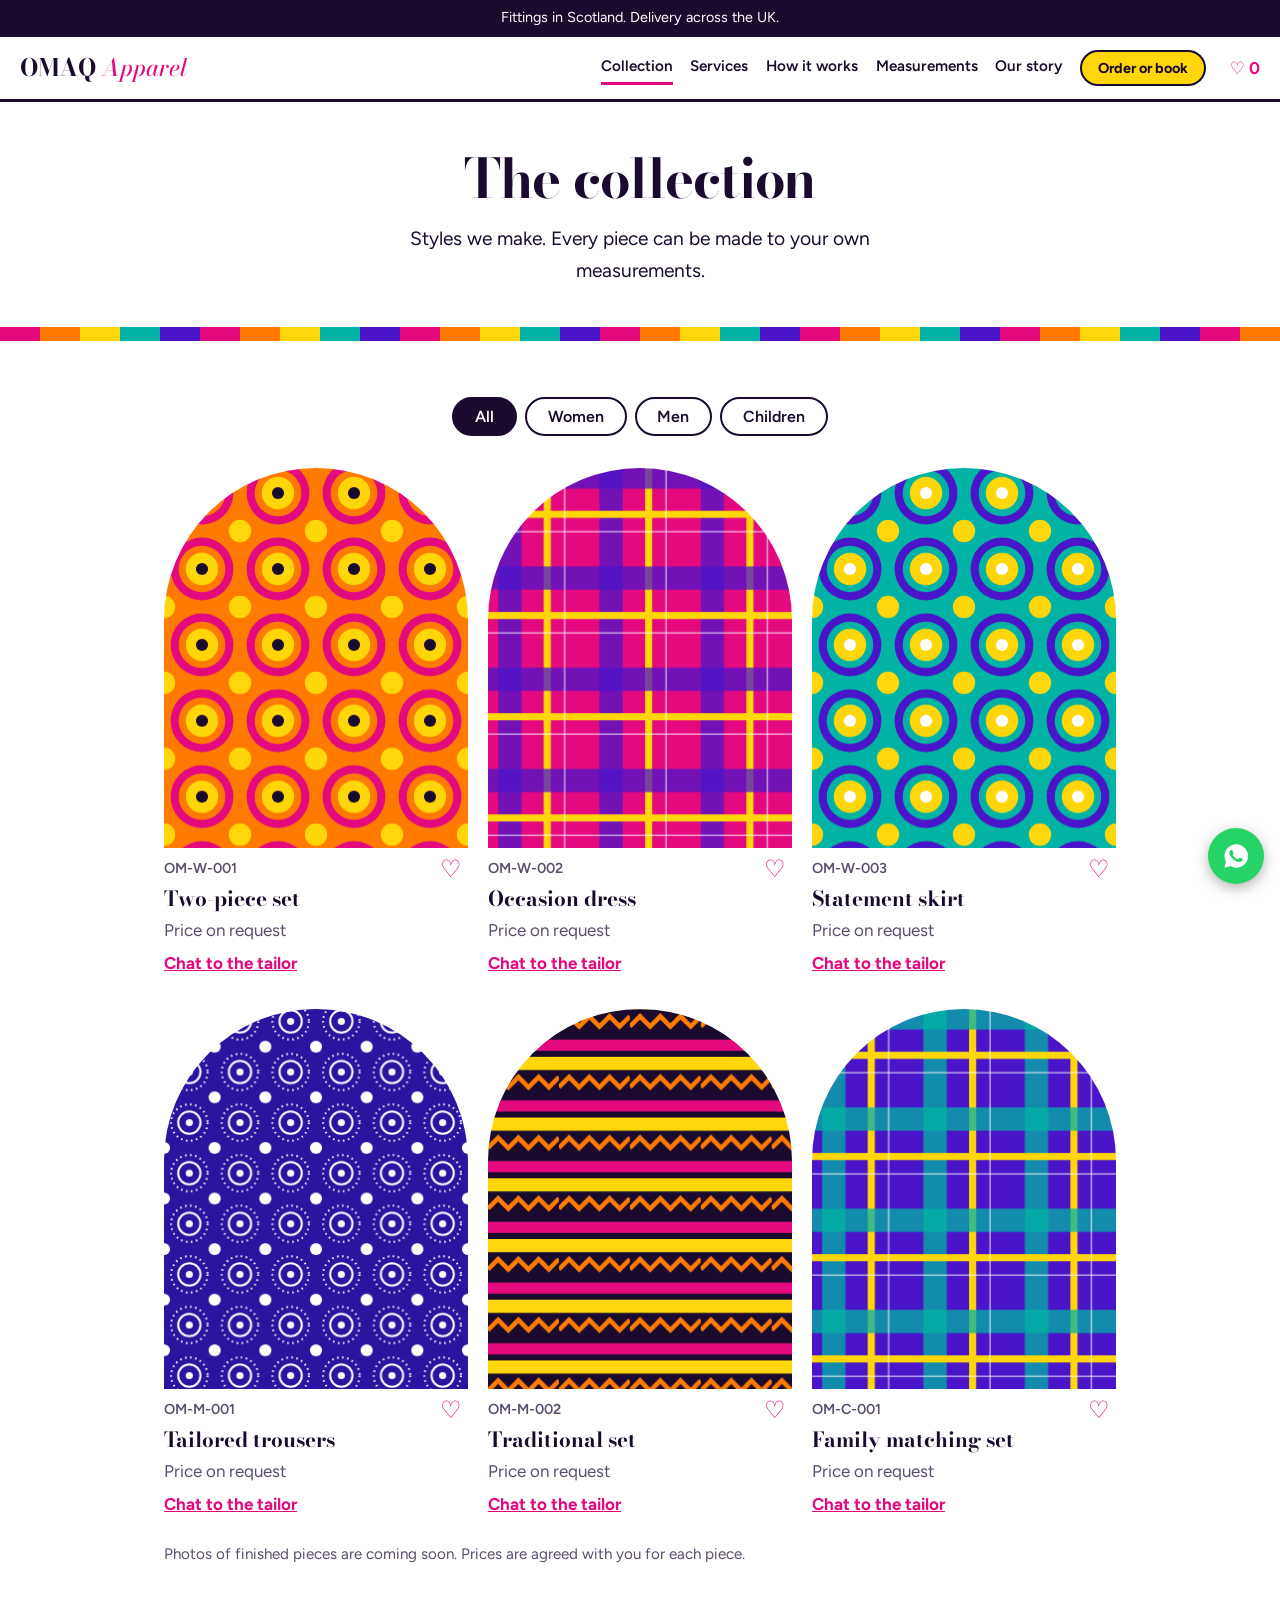
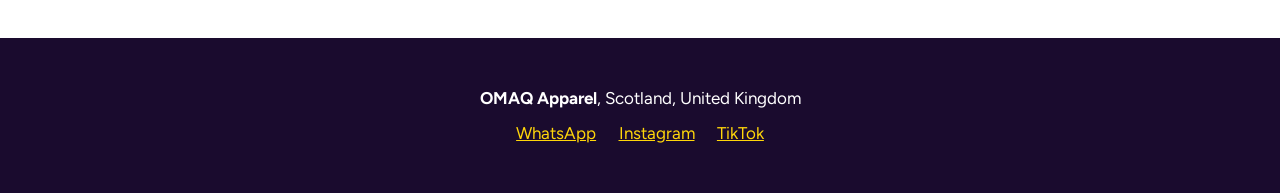
==== collection.html @ cb81c2a2 "Catalogue with filters and favourites, measurements guide, mobile menu, WhatsApp button" ====
<!DOCTYPE html>
<html lang="en-GB"><head><meta charset="utf-8"><meta name="viewport" content="width=device-width, initial-scale=1">
<title>Collection | OMAQ Apparel</title>
<meta name="description" content="Timeless, unique custom outfits for all genders and ages. Fabric sourcing, in-person fittings in Scotland, UK-wide delivery.">
<link rel="preconnect" href="https://fonts.googleapis.com"><link rel="preconnect" href="https://fonts.gstatic.com" crossorigin>
<link href="https://fonts.googleapis.com/css2?family=Bodoni+Moda:ital,wght@0,500;0,700;1,500&family=Figtree:wght@400;500;600;700&display=swap" rel="stylesheet">
<link rel="stylesheet" href="styles.css"></head><body>
<div class="bar">Fittings in Scotland. Delivery across the UK.</div>
<header class="top"><a class="logo" href="index.html">OMAQ <span>Apparel</span></a><div class="tools"><a class="heart" href="collection.html#favourites" aria-label="Favourites">&#9825; <span id="fav-count">0</span></a><button class="burger" aria-label="Menu" aria-expanded="false">&#9776;</button></div><nav id="menu" aria-label="Main"><a href="collection.html" aria-current="page">Collection</a><a href="services.html">Services</a><a href="how-it-works.html">How it works</a><a href="measure.html">Measurements</a><a href="story.html">Our story</a><a class="btn" href="order.html">Order or book</a></nav></header>
<main><section class="phead c-mag"><div class="in"><div><h1>The collection</h1><p>Styles we make. Every piece can be made to your own measurements.</p></div></div></section>
<section class="wrap"><div class="pills" id="pills"></div><div class="catalog" id="catalog"></div>
<p class="note">Photos of finished pieces are coming soon. Prices are agreed with you for each piece.</p></section>
<section class="wrap" id="favourites" hidden><h2>Your favourites</h2><div class="catalog" id="favlist"></div><p><a class="btn" id="fav-order" href="order.html">Order these on WhatsApp</a></p></section>
</main>
<footer><p><b>OMAQ Apparel</b>, Scotland, United Kingdom</p><p><a id="wa-link" href="#">WhatsApp</a><a href="https://www.instagram.com/omaq_apparel" rel="noopener">Instagram</a><a href="https://vm.tiktok.com/ZN8Bhapgd/" rel="noopener">TikTok</a></p></footer>
<a class="wa-float" id="wa-float" href="order.html" aria-label="Chat on WhatsApp"><svg viewBox="0 0 24 24" width="28" height="28" fill="#fff"><path d="M12 2a10 10 0 0 0-8.6 15L2 22l5.2-1.4A10 10 0 1 0 12 2zm5.2 13.9c-.2.6-1.3 1.2-1.8 1.2-.5.1-1 .2-3.3-.7-2.8-1.1-4.6-4-4.7-4.2-.1-.2-1.1-1.5-1.1-2.8 0-1.3.7-1.9.9-2.2.2-.2.5-.3.7-.3h.5c.2 0 .4 0 .6.5l.8 2c.1.2.1.4 0 .5l-.4.6c-.1.2-.3.3-.1.6.2.3.8 1.3 1.7 2.1 1.2 1 2.2 1.3 2.5 1.5.3.1.4.1.6-.1l.8-1c.2-.3.4-.2.6-.1l1.9.9c.3.1.5.2.5.3.1.1.1.6-.1 1.1z"/></svg></a>
<script src="app.js"></script></body></html>
---- styles.css ----
:root{--ink:#1a0b2e;--mag:#e5097f;--org:#ff7a00;--yel:#ffd60a;--teal:#00b3a4;--vio:#4a14c8;
--serif:"Bodoni Moda",Georgia,serif;--sans:"Figtree",system-ui,sans-serif}
*{box-sizing:border-box}html{scroll-behavior:smooth}
@media (prefers-reduced-motion:reduce){html{scroll-behavior:auto}*{animation:none!important}}
body{margin:0;background:#fff;color:var(--ink);font:400 1.0625rem/1.65 var(--sans)}
a{color:inherit}:focus-visible{outline:3px solid var(--ink);outline-offset:2px}
h1,h2,dt{font-family:var(--serif);font-weight:700;line-height:1.05;margin:0}
h2{font-size:clamp(1.7rem,4vw,2.4rem);margin-bottom:1rem}
.top{display:flex;justify-content:space-between;align-items:center;gap:.75rem 1.5rem;flex-wrap:wrap;padding:.8rem 1.25rem;background:#fff;border-bottom:3px solid var(--ink)}
.logo{font:700 1.5rem var(--serif);text-decoration:none}.logo span{font-style:italic;font-weight:500;color:var(--mag)}
nav{display:flex;gap:.3rem 1.1rem;align-items:center;flex-wrap:wrap;font-weight:600;font-size:.95rem}
nav a{text-decoration:none;padding:.2rem 0;border-bottom:3px solid transparent}
nav a:hover,nav a[aria-current]{border-bottom-color:var(--mag)}
nav a.btn{border:2px solid var(--ink)}
.btn{display:inline-block;background:var(--mag);color:#fff;border:2px solid var(--mag);padding:.8rem 1.5rem;font:700 1rem var(--sans);border-radius:999px;text-decoration:none;cursor:pointer}
.btn:hover{transform:translateY(-2px)}
.btn.yel{background:var(--yel);color:var(--ink);border-color:var(--yel)}
.btn.line{background:transparent;color:inherit;border-color:currentColor}
nav a.btn{background:var(--yel);color:var(--ink);padding:.45rem 1rem;font-size:.9rem}
.phead{padding:3.5rem 1.25rem 4rem}.phead .in{max-width:62rem;margin:0 auto}
.phead h1{font-size:clamp(2.4rem,8vw,5rem);letter-spacing:-.02em;max-width:14ch}
.phead p{font-size:1.2rem;max-width:36rem;margin:1rem 0 0}
.phead .cta{display:flex;gap:.75rem;flex-wrap:wrap;margin-top:1.75rem}
.c-mag{background:var(--mag);color:#fff}.c-org{background:var(--org)}.c-vio{background:var(--vio);color:#fff}.c-teal{background:var(--teal)}.c-yel{background:var(--yel)}
.home{padding-top:0}.home::before{content:"";display:block;height:46px;margin:0 -1.25rem 3rem;background:var(--yel);
background-image:repeating-linear-gradient(90deg,var(--ink) 0 2px,transparent 2px 10px),repeating-linear-gradient(90deg,var(--ink) 0 2px,transparent 2px 50px);
background-size:10px 14px,50px 28px;background-repeat:repeat-x;animation:slide 24s linear infinite}
@keyframes slide{to{background-position:200px 0,200px 0}}
.home h1{font-size:clamp(3rem,11vw,7rem);max-width:10ch}
.wrap{max-width:62rem;margin:0 auto;padding:3.5rem 1.25rem}
.tiles{display:grid;grid-template-columns:repeat(auto-fit,minmax(15rem,1fr))}
.tiles a{display:flex;flex-direction:column;justify-content:space-between;min-height:12rem;padding:1.5rem;text-decoration:none}
.tiles b{font:700 1.8rem/1.1 var(--serif)}.tiles a:hover b{text-decoration:underline}
.services{display:grid;grid-template-columns:repeat(auto-fit,minmax(15rem,1fr));gap:2rem;margin:0}
.services div{border-top:6px solid var(--mag);padding-top:.8rem}.services div:nth-child(2){border-color:var(--org)}.services div:nth-child(3){border-color:var(--teal)}.services div:nth-child(4){border-color:var(--vio)}
.services dt{font-size:1.6rem;margin-bottom:.3rem}.services dd{margin:0}
.steps{margin:0;padding-left:1.4rem;display:grid;gap:1.2rem;max-width:42rem;font-size:1.15rem}.steps li::marker{font:700 1.4rem var(--serif);color:var(--mag)}
.story p{font-family:var(--serif);font-weight:500;font-size:1.35rem;line-height:1.7;max-width:42rem}
.gallery{display:grid;grid-template-columns:repeat(auto-fill,minmax(12rem,1fr));gap:.75rem}
.gallery img{width:100%;aspect-ratio:3/4;object-fit:cover}
.swatch{aspect-ratio:3/4;display:flex;align-items:flex-end;padding:.7rem;color:#fff;font-weight:600}
.swatch span{background:rgba(26,11,46,.7);padding:.15rem .5rem}
.note{color:#5a4d70;font-size:.95rem;margin-top:1.2rem}
.order{max-width:40rem}
.tabs{display:flex;gap:.5rem;margin-bottom:1.5rem}
.tabs button{flex:1;padding:.75rem;font:700 1rem var(--sans);background:#fff;color:var(--ink);border:2px solid var(--ink);border-radius:999px;cursor:pointer}
.tabs button[aria-selected=true]{background:var(--ink);color:#fff}
.panel{display:grid;gap:1rem}.panel[hidden]{display:none}
label{display:grid;gap:.3rem;font-weight:600}
input,select,textarea{font:inherit;font-weight:400;padding:.75rem;border:2px solid var(--ink);background:#fff;color:var(--ink);border-radius:8px;width:100%}
.error{color:#b00020;margin:0;min-height:1.2em}
footer{background:var(--ink);color:#fff;padding:2.5rem 1.25rem;text-align:center}
footer p{margin:.4rem 0}footer a{margin:0 .7rem;color:var(--yel)}

.phead{padding-bottom:0;overflow:hidden}
.phead .in{display:grid;grid-template-columns:1.1fr .9fr;gap:2rem;align-items:end}
.phead .in>div:first-child{padding-bottom:3.5rem}
.art{display:block;width:100%;max-width:24rem;aspect-ratio:3/4;object-fit:cover;justify-self:end;border-radius:999px 999px 0 0;border:6px solid var(--ink);border-bottom:0}
.collage{position:relative;width:100%;max-width:30rem;height:30rem;justify-self:end}
.collage img{position:absolute;bottom:0;object-fit:cover;border-radius:999px 999px 0 0;border:6px solid var(--ink);border-bottom:0}
.collage .a{right:0;width:62%;height:100%}.collage .b{left:0;width:46%;height:62%;border-color:var(--yel)}
.collage .d{right:6%;width:50%;height:78%;object-fit:contain;border:0;border-radius:0}
.cards{display:grid;grid-template-columns:repeat(auto-fit,minmax(13rem,1fr));gap:1.25rem}
.cards a{display:block;text-decoration:none}.cards img{width:100%;aspect-ratio:4/5;object-fit:cover;border-radius:999px 999px 0 0;margin-bottom:.8rem}
.cards b{display:block;font:700 1.5rem/1.1 var(--serif)}.cards a:hover b{color:var(--mag)}.cards span{color:#5a4d70}
.lead2{max-width:36rem;margin:0 0 1.5rem;font-size:1.15rem}
.strip{display:flex;gap:1rem;overflow-x:auto;padding-bottom:.5rem}.strip img{flex:none;width:9rem;height:9rem;border-radius:50%;object-fit:cover;border:4px solid var(--ink)}
.services div{border-top:0;padding-top:0}.services img{width:100%;aspect-ratio:1;object-fit:cover;border-radius:999px 999px 0 0;margin-bottom:.8rem}
.split{display:grid;grid-template-columns:.8fr 1.2fr;gap:3rem;align-items:center}
.figure{margin:0;background:var(--teal);border-radius:999px 999px 0 0;padding:3rem 2rem 0;border:6px solid var(--ink);border-bottom:0}.figure img{display:block;width:100%}
.gallery{display:grid;grid-template-columns:repeat(auto-fill,minmax(13rem,1fr));gap:1.25rem}
.gallery figure{margin:0}.gallery figure img{width:100%;aspect-ratio:1;object-fit:cover;border-radius:999px 999px 0 0;display:block}
.gallery figure.tall img{aspect-ratio:3/4}.gallery figcaption{font-weight:600;margin-top:.4rem}
@media (max-width:46rem){.phead .in,.split{grid-template-columns:1fr}.art,.collage{justify-self:center}.collage{height:24rem}.phead .in>div:first-child{padding-bottom:1rem}}

.bar{background:var(--ink);color:#fff;text-align:center;padding:.4rem 1rem;font-size:.9rem}
.top{position:sticky;top:0;z-index:10}.top nav{order:2;margin-left:auto}.tools{order:3;display:flex;gap:.75rem;align-items:center}
.heart{text-decoration:none;font-weight:700;color:var(--mag)}.burger{display:none;background:#fff;border:2px solid var(--ink);border-radius:8px;font-size:1.3rem;padding:.1rem .6rem;cursor:pointer;color:var(--ink)}
.phead:not(.home){background:#fff;color:var(--ink);padding:3rem 1.25rem 0;text-align:center}
.phead:not(.home) .in{grid-template-columns:1fr}.phead:not(.home) .in>div:first-child{padding-bottom:0}
.phead:not(.home) h1{margin:0 auto;font-size:clamp(2rem,6vw,3.4rem);max-width:none}.phead:not(.home) p{margin:1rem auto 0}
.phead:not(.home)::after{content:"";display:block;height:14px;margin:2.5rem -1.25rem 0;background:repeating-linear-gradient(90deg,var(--mag) 0 40px,var(--org) 40px 80px,var(--yel) 80px 120px,var(--teal) 120px 160px,var(--vio) 160px 200px)}
.btn.line.dark{color:var(--ink)}
.pills{display:flex;gap:.5rem;flex-wrap:wrap;justify-content:center;margin-bottom:2rem}
.pills button{font:600 1rem var(--sans);padding:.5rem 1.3rem;border:2px solid var(--ink);border-radius:999px;background:#fff;color:var(--ink);cursor:pointer}.pills button[aria-pressed=true]{background:var(--ink);color:#fff}
.catalog{display:grid;grid-template-columns:repeat(auto-fill,minmax(14rem,1fr));gap:2rem 1.25rem;margin-bottom:1.5rem}
.item img{width:100%;aspect-ratio:4/5;object-fit:cover;border-radius:999px 999px 0 0;display:block}
.item .meta{display:flex;justify-content:space-between;align-items:center;margin-top:.5rem;font-weight:600;color:#5a4d70;font-size:.9rem}
.fav{background:none;border:0;font-size:1.5rem;color:var(--mag);cursor:pointer;line-height:1}
.item h3{font:700 1.3rem var(--serif);margin:.1rem 0}.item p{margin:0 0 .3rem;color:#5a4d70}.chat{font-weight:700;color:var(--mag)}
.wa-float{position:fixed;right:1rem;bottom:1rem;width:56px;height:56px;border-radius:50%;background:#25d366;display:grid;place-items:center;box-shadow:0 4px 14px rgba(0,0,0,.3);z-index:20}
@media (max-width:46rem){.burger{display:block}.tools{margin-left:auto}.top nav{order:3;width:100%;display:none;flex-direction:column;align-items:flex-start;padding:.5rem 0}.top nav.open{display:flex}}
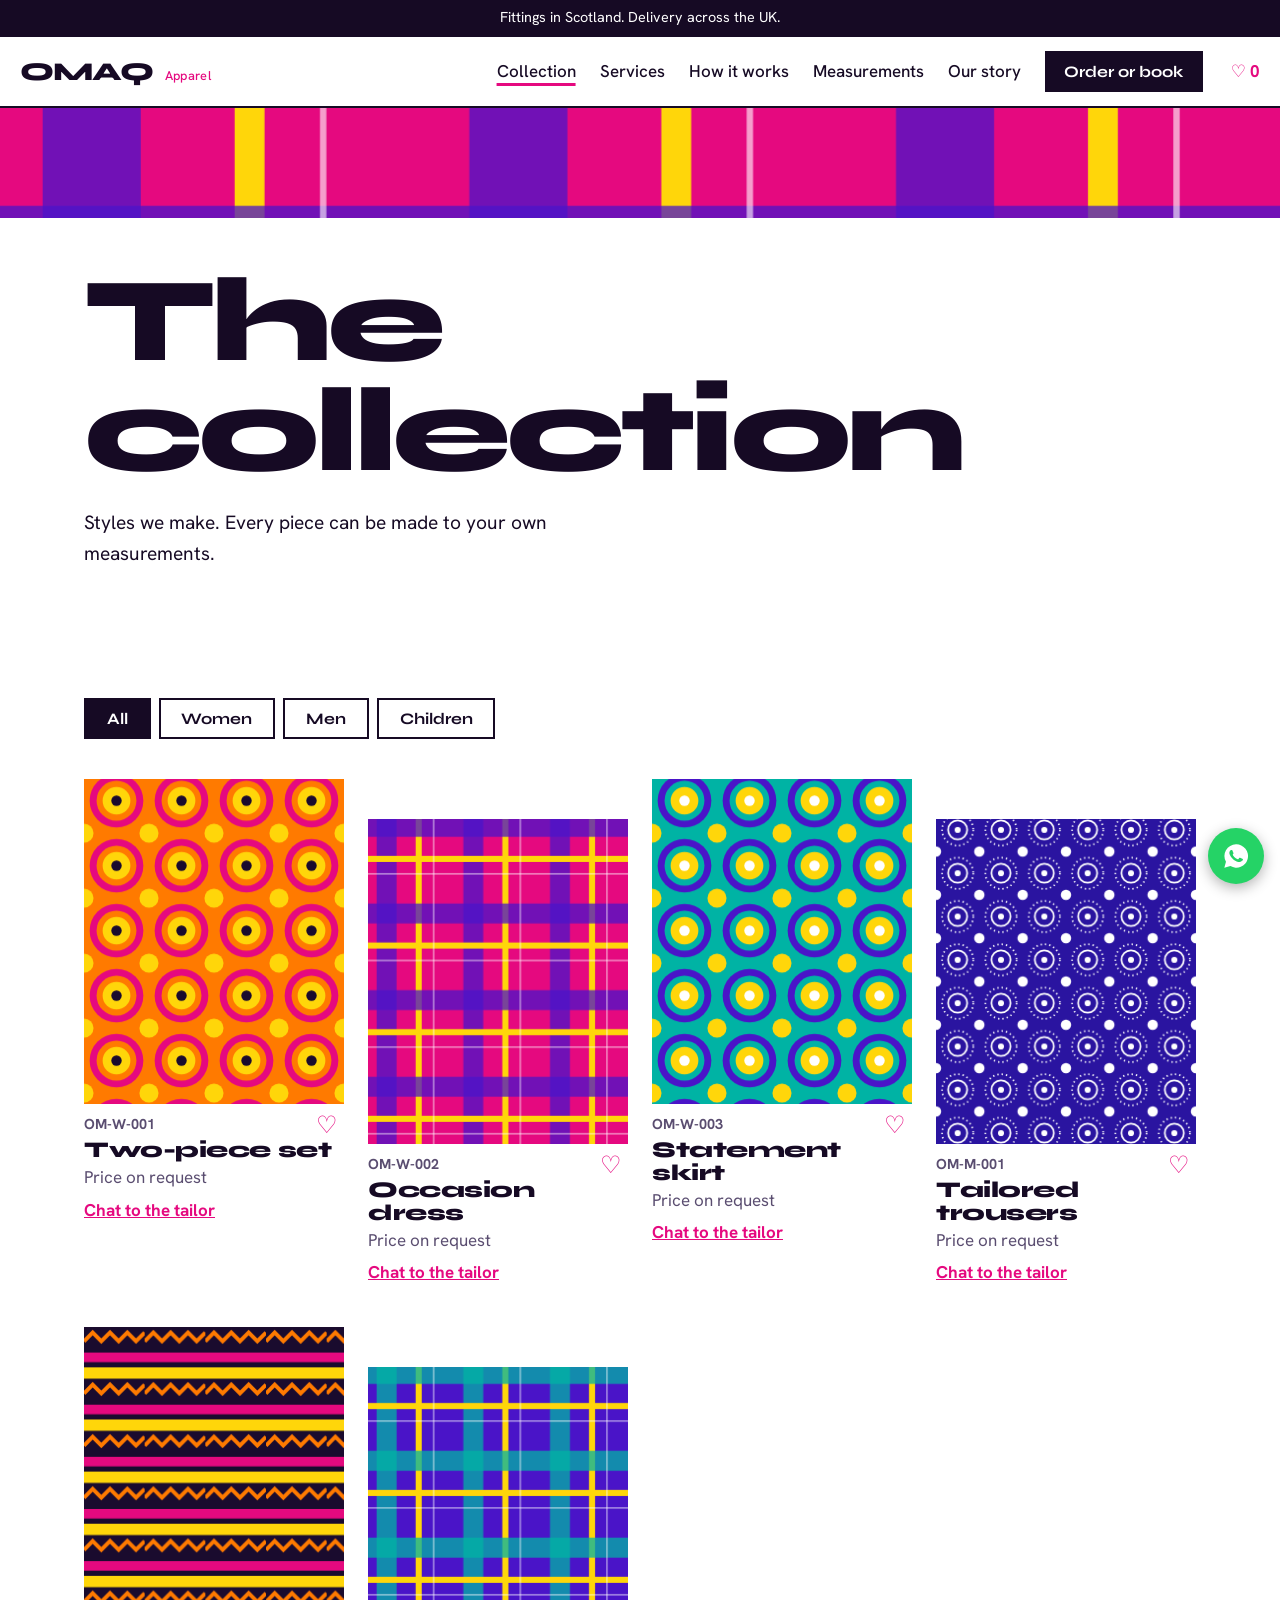
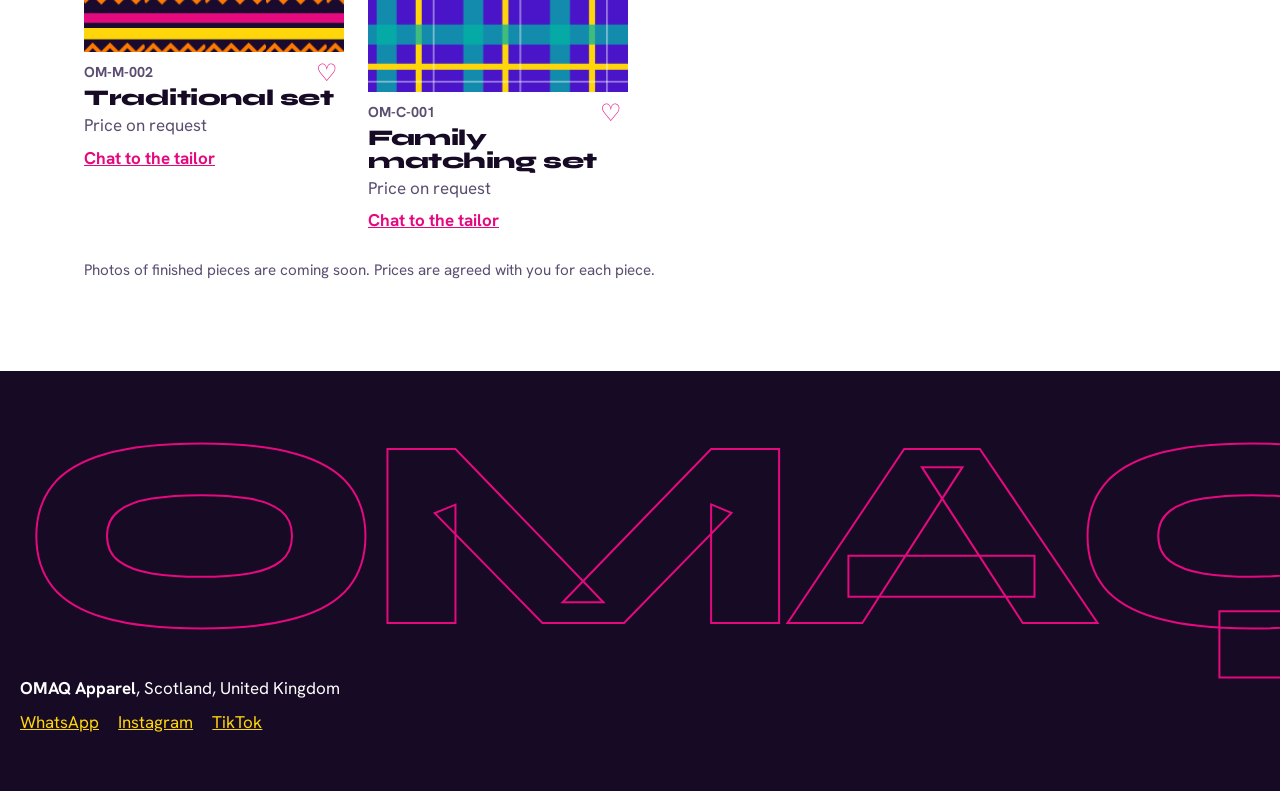
==== commit fdaa9e87: "Fashion-forward redesign: Syne type, fabric-print bands, editorial layouts" ====
--- a/collection.html
+++ b/collection.html
@@ -3,7 +3,7 @@
 <title>Collection | OMAQ Apparel</title>
 <meta name="description" content="Timeless, unique custom outfits for all genders and ages. Fabric sourcing, in-person fittings in Scotland, UK-wide delivery.">
 <link rel="preconnect" href="https://fonts.googleapis.com"><link rel="preconnect" href="https://fonts.gstatic.com" crossorigin>
-<link href="https://fonts.googleapis.com/css2?family=Bodoni+Moda:ital,wght@0,500;0,700;1,500&family=Figtree:wght@400;500;600;700&display=swap" rel="stylesheet">
+<link href="https://fonts.googleapis.com/css2?family=Syne:wght@700;800&family=Hanken+Grotesk:wght@400;500;700&display=swap" rel="stylesheet">
 <link rel="stylesheet" href="styles.css"></head><body>
 <div class="bar">Fittings in Scotland. Delivery across the UK.</div>
 <header class="top"><a class="logo" href="index.html">OMAQ <span>Apparel</span></a><div class="tools"><a class="heart" href="collection.html#favourites" aria-label="Favourites">&#9825; <span id="fav-count">0</span></a><button class="burger" aria-label="Menu" aria-expanded="false">&#9776;</button></div><nav id="menu" aria-label="Main"><a href="collection.html" aria-current="page">Collection</a><a href="services.html">Services</a><a href="how-it-works.html">How it works</a><a href="measure.html">Measurements</a><a href="story.html">Our story</a><a class="btn" href="order.html">Order or book</a></nav></header>
--- a/styles.css
+++ b/styles.css
@@ -1,92 +1,77 @@
-:root{--ink:#1a0b2e;--mag:#e5097f;--org:#ff7a00;--yel:#ffd60a;--teal:#00b3a4;--vio:#4a14c8;
---serif:"Bodoni Moda",Georgia,serif;--sans:"Figtree",system-ui,sans-serif}
+:root{--ink:#160a24;--mag:#e5097f;--org:#ff7a00;--yel:#ffd60a;--teal:#00b3a4;--vio:#4a14c8;--soft:#f6f1fa;--disp:"Syne",system-ui,sans-serif;--sans:"Hanken Grotesk",system-ui,sans-serif}
 *{box-sizing:border-box}html{scroll-behavior:smooth}
-@media (prefers-reduced-motion:reduce){html{scroll-behavior:auto}*{animation:none!important}}
+@media (prefers-reduced-motion:reduce){html{scroll-behavior:auto}}
 body{margin:0;background:#fff;color:var(--ink);font:400 1.0625rem/1.65 var(--sans)}
-a{color:inherit}:focus-visible{outline:3px solid var(--ink);outline-offset:2px}
-h1,h2,dt{font-family:var(--serif);font-weight:700;line-height:1.05;margin:0}
-h2{font-size:clamp(1.7rem,4vw,2.4rem);margin-bottom:1rem}
-.top{display:flex;justify-content:space-between;align-items:center;gap:.75rem 1.5rem;flex-wrap:wrap;padding:.8rem 1.25rem;background:#fff;border-bottom:3px solid var(--ink)}
-.logo{font:700 1.5rem var(--serif);text-decoration:none}.logo span{font-style:italic;font-weight:500;color:var(--mag)}
-nav{display:flex;gap:.3rem 1.1rem;align-items:center;flex-wrap:wrap;font-weight:600;font-size:.95rem}
-nav a{text-decoration:none;padding:.2rem 0;border-bottom:3px solid transparent}
-nav a:hover,nav a[aria-current]{border-bottom-color:var(--mag)}
-nav a.btn{border:2px solid var(--ink)}
-.btn{display:inline-block;background:var(--mag);color:#fff;border:2px solid var(--mag);padding:.8rem 1.5rem;font:700 1rem var(--sans);border-radius:999px;text-decoration:none;cursor:pointer}
-.btn:hover{transform:translateY(-2px)}
-.btn.yel{background:var(--yel);color:var(--ink);border-color:var(--yel)}
-.btn.line{background:transparent;color:inherit;border-color:currentColor}
-nav a.btn{background:var(--yel);color:var(--ink);padding:.45rem 1rem;font-size:.9rem}
-.phead{padding:3.5rem 1.25rem 4rem}.phead .in{max-width:62rem;margin:0 auto}
-.phead h1{font-size:clamp(2.4rem,8vw,5rem);letter-spacing:-.02em;max-width:14ch}
-.phead p{font-size:1.2rem;max-width:36rem;margin:1rem 0 0}
-.phead .cta{display:flex;gap:.75rem;flex-wrap:wrap;margin-top:1.75rem}
-.c-mag{background:var(--mag);color:#fff}.c-org{background:var(--org)}.c-vio{background:var(--vio);color:#fff}.c-teal{background:var(--teal)}.c-yel{background:var(--yel)}
-.home{padding-top:0}.home::before{content:"";display:block;height:46px;margin:0 -1.25rem 3rem;background:var(--yel);
-background-image:repeating-linear-gradient(90deg,var(--ink) 0 2px,transparent 2px 10px),repeating-linear-gradient(90deg,var(--ink) 0 2px,transparent 2px 50px);
-background-size:10px 14px,50px 28px;background-repeat:repeat-x;animation:slide 24s linear infinite}
-@keyframes slide{to{background-position:200px 0,200px 0}}
-.home h1{font-size:clamp(3rem,11vw,7rem);max-width:10ch}
-.wrap{max-width:62rem;margin:0 auto;padding:3.5rem 1.25rem}
-.tiles{display:grid;grid-template-columns:repeat(auto-fit,minmax(15rem,1fr))}
-.tiles a{display:flex;flex-direction:column;justify-content:space-between;min-height:12rem;padding:1.5rem;text-decoration:none}
-.tiles b{font:700 1.8rem/1.1 var(--serif)}.tiles a:hover b{text-decoration:underline}
-.services{display:grid;grid-template-columns:repeat(auto-fit,minmax(15rem,1fr));gap:2rem;margin:0}
-.services div{border-top:6px solid var(--mag);padding-top:.8rem}.services div:nth-child(2){border-color:var(--org)}.services div:nth-child(3){border-color:var(--teal)}.services div:nth-child(4){border-color:var(--vio)}
-.services dt{font-size:1.6rem;margin-bottom:.3rem}.services dd{margin:0}
-.steps{margin:0;padding-left:1.4rem;display:grid;gap:1.2rem;max-width:42rem;font-size:1.15rem}.steps li::marker{font:700 1.4rem var(--serif);color:var(--mag)}
-.story p{font-family:var(--serif);font-weight:500;font-size:1.35rem;line-height:1.7;max-width:42rem}
-.gallery{display:grid;grid-template-columns:repeat(auto-fill,minmax(12rem,1fr));gap:.75rem}
-.gallery img{width:100%;aspect-ratio:3/4;object-fit:cover}
-.swatch{aspect-ratio:3/4;display:flex;align-items:flex-end;padding:.7rem;color:#fff;font-weight:600}
-.swatch span{background:rgba(26,11,46,.7);padding:.15rem .5rem}
+a{color:inherit}:focus-visible{outline:3px solid var(--mag);outline-offset:3px}
+h1,h2,h3{font-family:var(--disp);font-weight:800;line-height:1;letter-spacing:-.02em;margin:0}
+h2{font-size:clamp(2rem,5vw,3.4rem);margin-bottom:1.5rem}
+.bar{background:var(--ink);color:#fff;text-align:center;padding:.4rem 1rem;font-size:.9rem}
+.top{position:sticky;top:0;z-index:10;display:flex;align-items:center;gap:.75rem 1.75rem;flex-wrap:wrap;padding:.9rem 1.25rem;background:#fff;border-bottom:2px solid var(--ink)}
+.logo{font:800 1.6rem var(--disp);letter-spacing:-.03em;text-decoration:none}.logo span{font:500 .8rem var(--sans);letter-spacing:.02em;color:var(--mag);margin-left:.3rem}
+.top nav{order:2;margin-left:auto;display:flex;gap:.3rem 1.5rem;align-items:center;flex-wrap:wrap;font-weight:500}
+.top nav a{text-decoration:none}.top nav a:hover,.top nav a[aria-current]{text-decoration:underline;text-decoration-thickness:3px;text-underline-offset:6px;text-decoration-color:var(--mag)}
+.top nav a.btn{padding:.55rem 1.1rem;text-decoration:none;color:#fff}
+.tools{order:3;display:flex;gap:.75rem;align-items:center}.heart{text-decoration:none;font-weight:700;color:var(--mag)}
+.burger{display:none;background:#fff;border:2px solid var(--ink);font-size:1.3rem;padding:.1rem .6rem;cursor:pointer;color:var(--ink)}
+.btn{display:inline-block;background:var(--ink);color:#fff;border:2px solid var(--ink);padding:.9rem 1.7rem;font:700 1rem var(--disp);text-decoration:none;cursor:pointer;transition:background .2s}
+.btn:hover{background:var(--mag);border-color:var(--mag)}
+.btn.yel{background:var(--yel);color:var(--ink);border-color:var(--yel)}.btn.yel:hover{background:#fff;border-color:#fff}
+.btn.line{background:transparent;color:#fff;border-color:#fff}.btn.line:hover{background:#fff;color:var(--ink)}
+.btn.line.dark{color:var(--ink);border-color:var(--ink)}.btn.line.dark:hover{background:var(--ink);color:#fff}
+.phead{position:relative}
+.phead::before{content:"";display:block;height:110px;background:center/cover var(--print)}
+.c-org{--print:url(images/ankara-org.svg)}.c-vio{--print:url(images/kente.svg)}.c-mag{--print:url(images/tartan-mag.svg)}.c-teal{--print:url(images/ankara-teal.svg)}.c-yel{--print:url(images/adire.svg)}.c-vio2{--print:url(images/tartan-vio.svg)}
+.phead .in{max-width:72rem;margin:0 auto;padding:3rem 1.25rem 3.5rem}
+.phead h1{font-size:clamp(3rem,11vw,7.5rem);line-height:.92;letter-spacing:-.04em}
+.phead p{font-size:1.2rem;max-width:34rem;margin:1.25rem 0 0}
+.phead.home{background:var(--mag);color:#fff}.phead.home::before{display:none}
+.home .in{display:grid;grid-template-columns:1.1fr .9fr;gap:2rem;align-items:center;padding-top:4rem;padding-bottom:5rem}
+.home h1{font-size:clamp(3.2rem,12.5vw,9.5rem)}.home h1 span{display:block;padding-left:.55em}.home h1 span+span{padding-left:1.1em}
+.home .cta{display:flex;gap:.75rem;flex-wrap:wrap;margin-top:2rem}
+.swatches{position:relative;height:34rem}
+.swatches figure{position:absolute;margin:0;width:56%;aspect-ratio:3/4;box-shadow:0 24px 40px rgba(22,10,36,.35)}
+.swatches img{width:100%;height:100%;object-fit:cover;display:block}
+.swatches figcaption{position:absolute;left:0;bottom:0;background:var(--ink);color:#fff;font:700 .85rem var(--disp);padding:.3rem .7rem}
+.s1{right:2%;top:0;transform:rotate(4deg)}.s2{right:42%;top:22%;transform:rotate(-6deg);width:48%!important}.s3{right:6%;bottom:0;transform:rotate(-2deg);width:44%!important}
+.ruler{height:34px;background-color:var(--yel);background-image:repeating-linear-gradient(90deg,var(--ink) 0 2px,transparent 2px 10px),repeating-linear-gradient(90deg,var(--ink) 0 2px,transparent 2px 50px);background-size:10px 14px,50px 28px;background-repeat:repeat-x}
+.wrap{max-width:72rem;margin:0 auto;padding:4.5rem 1.25rem}
+.look{display:grid;grid-template-columns:repeat(12,1fr);gap:1rem;align-items:start;margin-bottom:2.5rem}
+.look a{text-decoration:none;display:block}.look img{width:100%;display:block;object-fit:cover}
+.look span{display:block;font:800 1.5rem/1.1 var(--disp);margin-top:.6rem}.look a:hover span{color:var(--mag)}
+.l1{grid-column:1/6}.l1 img{aspect-ratio:3/4}.l2{grid-column:6/10;margin-top:4rem}.l2 img{aspect-ratio:4/5}.l3{grid-column:10/13;margin-top:1.5rem}.l3 img{aspect-ratio:1}
+.statement{background:var(--ink);color:#fff;padding:5rem 1.25rem}.statement p{max-width:72rem;margin:0 auto;font:800 clamp(2.2rem,7vw,5.5rem)/1 var(--disp);letter-spacing:-.03em}
+.steps{list-style:none;margin:0;padding:0;counter-reset:s;max-width:46rem}
+.steps li{counter-increment:s;display:grid;grid-template-columns:4.5rem 1fr;gap:1rem;padding:1.2rem 0;border-top:2px solid var(--ink);font-size:1.15rem}
+.steps li::before{content:counter(s);font:800 2.6rem/1 var(--disp);color:var(--mag)}
+.cta-band{background:var(--yel);padding:4.5rem 1.25rem}.cta-band>div{max-width:72rem;margin:0 auto}.cta-band p{font-size:1.2rem;max-width:30rem}
+.rows article{display:grid;grid-template-columns:1fr 1fr;min-height:24rem}.rows article:nth-child(even) img{order:2}
+.rows img{width:100%;height:100%;object-fit:cover;display:block}
+.rows div{padding:3rem clamp(1.25rem,5vw,4rem);display:flex;flex-direction:column;justify-content:center}
+.rows h2{margin-bottom:.8rem}.rows p{margin:0;font-size:1.15rem;max-width:26rem}
+.r1{background:var(--yel)}.r2{background:var(--ink);color:#fff}.r3{background:var(--mag);color:#fff}.r4{background:var(--teal)}
+.split{display:grid;grid-template-columns:.9fr 1.1fr;gap:3.5rem;align-items:center}
+.figure{margin:0;background:center/cover url(images/tartan-vio.svg);padding:3rem 2rem 0}.figure img{display:block;width:100%}
+.story p{font-size:1.4rem;line-height:1.55;font-weight:500;max-width:34rem}
 .note{color:#5a4d70;font-size:.95rem;margin-top:1.2rem}
-.order{max-width:40rem}
-.tabs{display:flex;gap:.5rem;margin-bottom:1.5rem}
-.tabs button{flex:1;padding:.75rem;font:700 1rem var(--sans);background:#fff;color:var(--ink);border:2px solid var(--ink);border-radius:999px;cursor:pointer}
-.tabs button[aria-selected=true]{background:var(--ink);color:#fff}
-.panel{display:grid;gap:1rem}.panel[hidden]{display:none}
-label{display:grid;gap:.3rem;font-weight:600}
-input,select,textarea{font:inherit;font-weight:400;padding:.75rem;border:2px solid var(--ink);background:#fff;color:var(--ink);border-radius:8px;width:100%}
+.pills{display:flex;gap:.5rem;flex-wrap:wrap;margin-bottom:2.5rem}
+.pills button{font:700 1rem var(--disp);padding:.55rem 1.3rem;border:2px solid var(--ink);background:#fff;color:var(--ink);cursor:pointer}.pills button[aria-pressed=true]{background:var(--ink);color:#fff}
+.catalog{display:grid;grid-template-columns:repeat(auto-fill,minmax(15rem,1fr));gap:2.5rem 1.5rem;margin-bottom:1.5rem}
+.item img{width:100%;aspect-ratio:4/5;object-fit:cover;display:block}
+.item .meta{display:flex;justify-content:space-between;align-items:center;margin-top:.5rem;font-weight:700;color:#5a4d70;font-size:.9rem}
+.fav{background:none;border:0;font-size:1.5rem;color:var(--mag);cursor:pointer;line-height:1}
+.item h3{font-size:1.4rem;margin:.1rem 0}.item p{margin:0 0 .3rem;color:#5a4d70}.chat{font-weight:700;color:var(--mag)}
+.order{max-width:42rem}.tabs{display:flex;gap:.5rem;margin-bottom:2rem}
+.tabs button{flex:1;padding:.8rem;font:700 1rem var(--disp);background:#fff;color:var(--ink);border:2px solid var(--ink);cursor:pointer}.tabs button[aria-selected=true]{background:var(--ink);color:#fff}
+.panel{display:grid;gap:1.4rem}.panel[hidden]{display:none}
+label{display:grid;gap:.2rem;font-weight:700;font-size:.95rem}
+input,select,textarea{font:inherit;font-weight:400;padding:.7rem 0;border:0;border-bottom:2px solid var(--ink);border-radius:0;background:transparent;color:var(--ink);width:100%}
+input:focus,select:focus,textarea:focus{outline:0;border-bottom-color:var(--mag)}
 .error{color:#b00020;margin:0;min-height:1.2em}
-footer{background:var(--ink);color:#fff;padding:2.5rem 1.25rem;text-align:center}
-footer p{margin:.4rem 0}footer a{margin:0 .7rem;color:var(--yel)}
-
-.phead{padding-bottom:0;overflow:hidden}
-.phead .in{display:grid;grid-template-columns:1.1fr .9fr;gap:2rem;align-items:end}
-.phead .in>div:first-child{padding-bottom:3.5rem}
-.art{display:block;width:100%;max-width:24rem;aspect-ratio:3/4;object-fit:cover;justify-self:end;border-radius:999px 999px 0 0;border:6px solid var(--ink);border-bottom:0}
-.collage{position:relative;width:100%;max-width:30rem;height:30rem;justify-self:end}
-.collage img{position:absolute;bottom:0;object-fit:cover;border-radius:999px 999px 0 0;border:6px solid var(--ink);border-bottom:0}
-.collage .a{right:0;width:62%;height:100%}.collage .b{left:0;width:46%;height:62%;border-color:var(--yel)}
-.collage .d{right:6%;width:50%;height:78%;object-fit:contain;border:0;border-radius:0}
-.cards{display:grid;grid-template-columns:repeat(auto-fit,minmax(13rem,1fr));gap:1.25rem}
-.cards a{display:block;text-decoration:none}.cards img{width:100%;aspect-ratio:4/5;object-fit:cover;border-radius:999px 999px 0 0;margin-bottom:.8rem}
-.cards b{display:block;font:700 1.5rem/1.1 var(--serif)}.cards a:hover b{color:var(--mag)}.cards span{color:#5a4d70}
-.lead2{max-width:36rem;margin:0 0 1.5rem;font-size:1.15rem}
-.strip{display:flex;gap:1rem;overflow-x:auto;padding-bottom:.5rem}.strip img{flex:none;width:9rem;height:9rem;border-radius:50%;object-fit:cover;border:4px solid var(--ink)}
-.services div{border-top:0;padding-top:0}.services img{width:100%;aspect-ratio:1;object-fit:cover;border-radius:999px 999px 0 0;margin-bottom:.8rem}
-.split{display:grid;grid-template-columns:.8fr 1.2fr;gap:3rem;align-items:center}
-.figure{margin:0;background:var(--teal);border-radius:999px 999px 0 0;padding:3rem 2rem 0;border:6px solid var(--ink);border-bottom:0}.figure img{display:block;width:100%}
-.gallery{display:grid;grid-template-columns:repeat(auto-fill,minmax(13rem,1fr));gap:1.25rem}
-.gallery figure{margin:0}.gallery figure img{width:100%;aspect-ratio:1;object-fit:cover;border-radius:999px 999px 0 0;display:block}
-.gallery figure.tall img{aspect-ratio:3/4}.gallery figcaption{font-weight:600;margin-top:.4rem}
-@media (max-width:46rem){.phead .in,.split{grid-template-columns:1fr}.art,.collage{justify-self:center}.collage{height:24rem}.phead .in>div:first-child{padding-bottom:1rem}}
-
-.bar{background:var(--ink);color:#fff;text-align:center;padding:.4rem 1rem;font-size:.9rem}
-.top{position:sticky;top:0;z-index:10}.top nav{order:2;margin-left:auto}.tools{order:3;display:flex;gap:.75rem;align-items:center}
-.heart{text-decoration:none;font-weight:700;color:var(--mag)}.burger{display:none;background:#fff;border:2px solid var(--ink);border-radius:8px;font-size:1.3rem;padding:.1rem .6rem;cursor:pointer;color:var(--ink)}
-.phead:not(.home){background:#fff;color:var(--ink);padding:3rem 1.25rem 0;text-align:center}
-.phead:not(.home) .in{grid-template-columns:1fr}.phead:not(.home) .in>div:first-child{padding-bottom:0}
-.phead:not(.home) h1{margin:0 auto;font-size:clamp(2rem,6vw,3.4rem);max-width:none}.phead:not(.home) p{margin:1rem auto 0}
-.phead:not(.home)::after{content:"";display:block;height:14px;margin:2.5rem -1.25rem 0;background:repeating-linear-gradient(90deg,var(--mag) 0 40px,var(--org) 40px 80px,var(--yel) 80px 120px,var(--teal) 120px 160px,var(--vio) 160px 200px)}
-.btn.line.dark{color:var(--ink)}
-.pills{display:flex;gap:.5rem;flex-wrap:wrap;justify-content:center;margin-bottom:2rem}
-.pills button{font:600 1rem var(--sans);padding:.5rem 1.3rem;border:2px solid var(--ink);border-radius:999px;background:#fff;color:var(--ink);cursor:pointer}.pills button[aria-pressed=true]{background:var(--ink);color:#fff}
-.catalog{display:grid;grid-template-columns:repeat(auto-fill,minmax(14rem,1fr));gap:2rem 1.25rem;margin-bottom:1.5rem}
-.item img{width:100%;aspect-ratio:4/5;object-fit:cover;border-radius:999px 999px 0 0;display:block}
-.item .meta{display:flex;justify-content:space-between;align-items:center;margin-top:.5rem;font-weight:600;color:#5a4d70;font-size:.9rem}
-.fav{background:none;border:0;font-size:1.5rem;color:var(--mag);cursor:pointer;line-height:1}
-.item h3{font:700 1.3rem var(--serif);margin:.1rem 0}.item p{margin:0 0 .3rem;color:#5a4d70}.chat{font-weight:700;color:var(--mag)}
+footer{background:var(--ink);color:#fff;padding:3rem 1.25rem;overflow:hidden}
+footer::before{content:"OMAQ";display:block;font:800 clamp(5rem,27vw,17rem)/.85 var(--disp);letter-spacing:-.05em;color:transparent;-webkit-text-stroke:2px var(--mag);margin-bottom:1.5rem}
+footer p{margin:.4rem 0}footer a{margin-right:1.2rem;color:var(--yel)}
 .wa-float{position:fixed;right:1rem;bottom:1rem;width:56px;height:56px;border-radius:50%;background:#25d366;display:grid;place-items:center;box-shadow:0 4px 14px rgba(0,0,0,.3);z-index:20}
-@media (max-width:46rem){.burger{display:block}.tools{margin-left:auto}.top nav{order:3;width:100%;display:none;flex-direction:column;align-items:flex-start;padding:.5rem 0}.top nav.open{display:flex}}
+@media (min-width:46rem){.item:nth-child(even){margin-top:2.5rem}}
+@media (max-width:46rem){.burger{display:block}.tools{margin-left:auto}.top nav{order:3;width:100%;display:none;flex-direction:column;align-items:flex-start;padding:.5rem 0;margin:0}.top nav.open{display:flex}
+.home .in,.split,.rows article{grid-template-columns:1fr}.rows article:nth-child(even) img{order:0}.rows img{height:16rem}.swatches{height:26rem}
+.look{display:block}.look a{margin:0 0 2rem!important}}
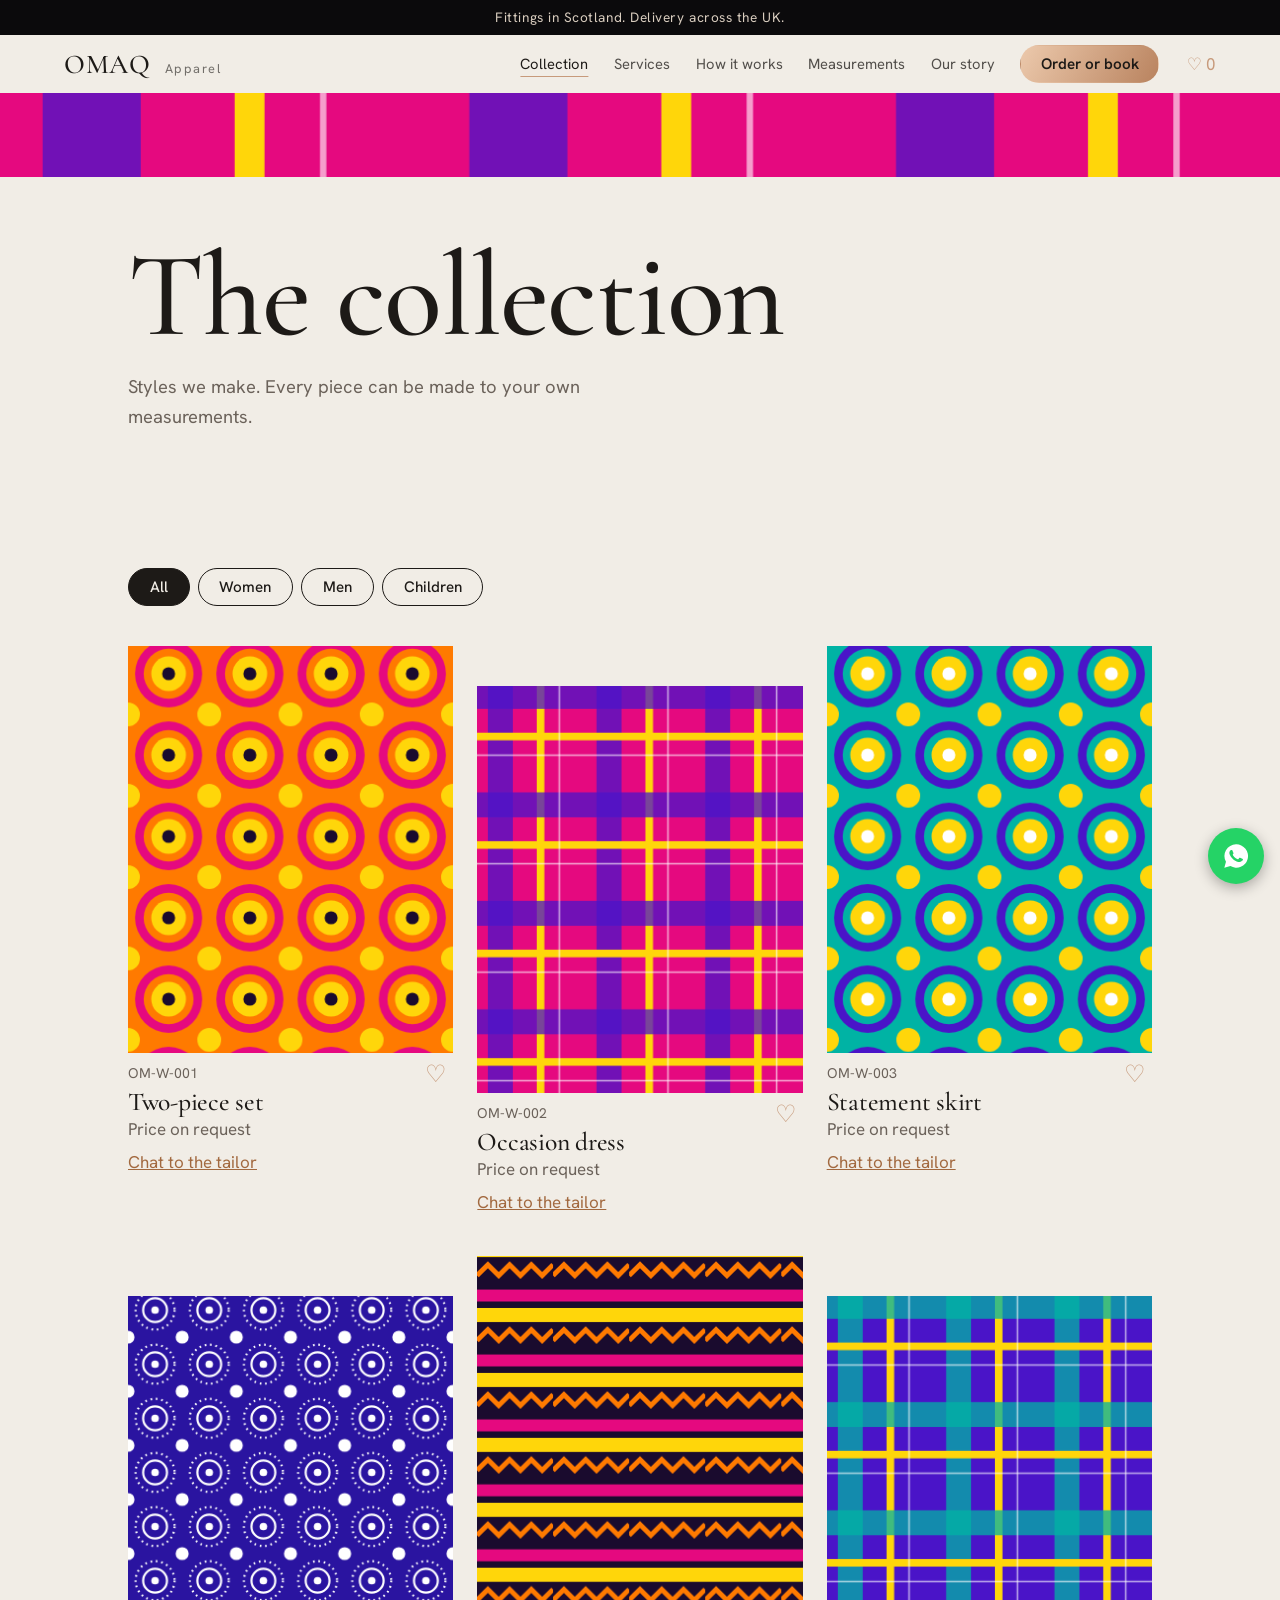
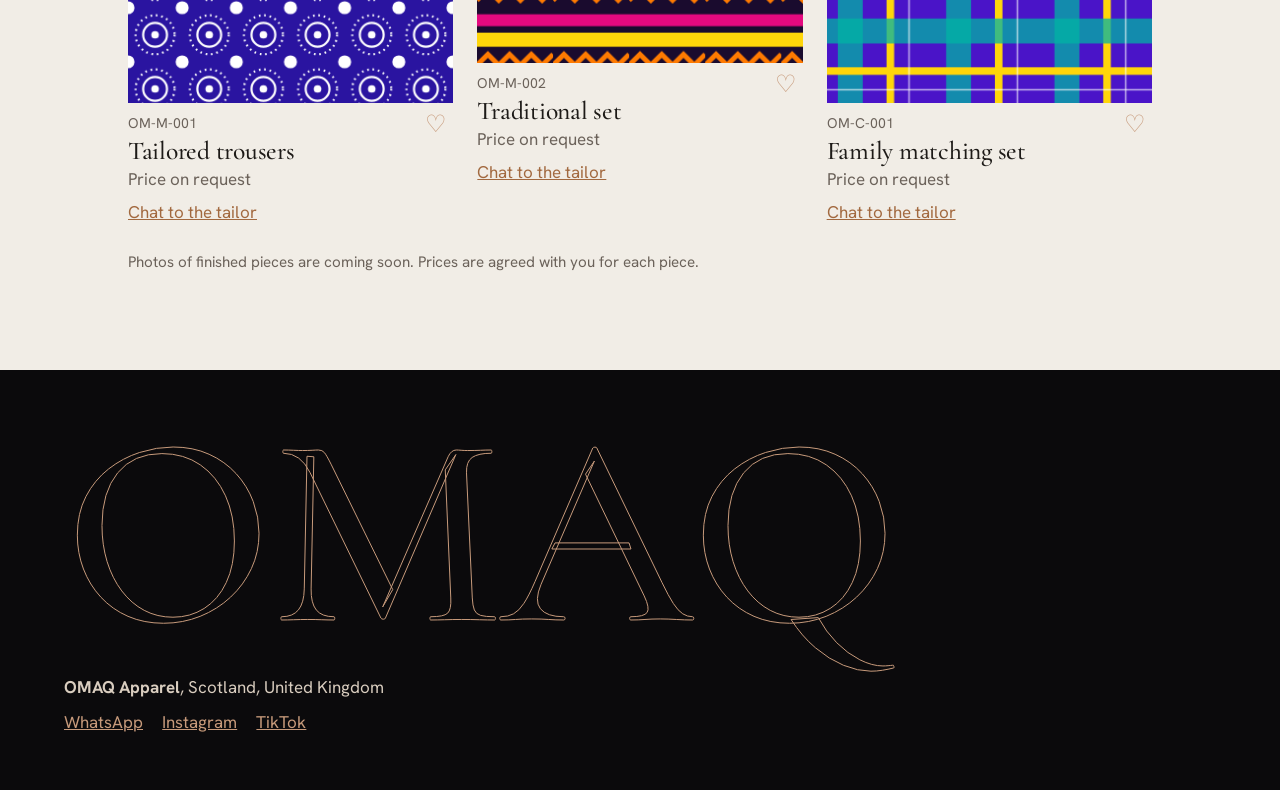
==== commit 492464d5: "Redesign: scroll-story home (sketch to printed fabric to runway), Cormorant + champagne language acr" ====
--- a/collection.html
+++ b/collection.html
@@ -3,7 +3,7 @@
 <title>Collection | OMAQ Apparel</title>
 <meta name="description" content="Timeless, unique custom outfits for all genders and ages. Fabric sourcing, in-person fittings in Scotland, UK-wide delivery.">
 <link rel="preconnect" href="https://fonts.googleapis.com"><link rel="preconnect" href="https://fonts.gstatic.com" crossorigin>
-<link href="https://fonts.googleapis.com/css2?family=Syne:wght@700;800&family=Hanken+Grotesk:wght@400;500;700&display=swap" rel="stylesheet">
+<link href="https://fonts.googleapis.com/css2?family=Cormorant+Garamond:wght@400;500;600&family=Hanken+Grotesk:wght@400;500;600&display=swap" rel="stylesheet">
 <link rel="stylesheet" href="styles.css"></head><body>
 <div class="bar">Fittings in Scotland. Delivery across the UK.</div>
 <header class="top"><a class="logo" href="index.html">OMAQ <span>Apparel</span></a><div class="tools"><a class="heart" href="collection.html#favourites" aria-label="Favourites">&#9825; <span id="fav-count">0</span></a><button class="burger" aria-label="Menu" aria-expanded="false">&#9776;</button></div><nav id="menu" aria-label="Main"><a href="collection.html" aria-current="page">Collection</a><a href="services.html">Services</a><a href="how-it-works.html">How it works</a><a href="measure.html">Measurements</a><a href="story.html">Our story</a><a class="btn" href="order.html">Order or book</a></nav></header>
--- a/styles.css
+++ b/styles.css
@@ -1,77 +1,81 @@
-:root{--ink:#160a24;--mag:#e5097f;--org:#ff7a00;--yel:#ffd60a;--teal:#00b3a4;--vio:#4a14c8;--soft:#f6f1fa;--disp:"Syne",system-ui,sans-serif;--sans:"Hanken Grotesk",system-ui,sans-serif}
+:root{--ivory:#f1ede6;--ink:#1d1a17;--night:#0b0a0c;--gold:linear-gradient(120deg,#ecc9ac,#b9835f);--champ:#c79a7b;--line:#d8d0c3;--mute:#6b625a;--hh:58px;--disp:"Cormorant Garamond","Iowan Old Style",Georgia,serif;--sans:"Hanken Grotesk",system-ui,sans-serif}
 *{box-sizing:border-box}html{scroll-behavior:smooth}
 @media (prefers-reduced-motion:reduce){html{scroll-behavior:auto}}
-body{margin:0;background:#fff;color:var(--ink);font:400 1.0625rem/1.65 var(--sans)}
-a{color:inherit}:focus-visible{outline:3px solid var(--mag);outline-offset:3px}
-h1,h2,h3{font-family:var(--disp);font-weight:800;line-height:1;letter-spacing:-.02em;margin:0}
-h2{font-size:clamp(2rem,5vw,3.4rem);margin-bottom:1.5rem}
-.bar{background:var(--ink);color:#fff;text-align:center;padding:.4rem 1rem;font-size:.9rem}
-.top{position:sticky;top:0;z-index:10;display:flex;align-items:center;gap:.75rem 1.75rem;flex-wrap:wrap;padding:.9rem 1.25rem;background:#fff;border-bottom:2px solid var(--ink)}
-.logo{font:800 1.6rem var(--disp);letter-spacing:-.03em;text-decoration:none}.logo span{font:500 .8rem var(--sans);letter-spacing:.02em;color:var(--mag);margin-left:.3rem}
-.top nav{order:2;margin-left:auto;display:flex;gap:.3rem 1.5rem;align-items:center;flex-wrap:wrap;font-weight:500}
-.top nav a{text-decoration:none}.top nav a:hover,.top nav a[aria-current]{text-decoration:underline;text-decoration-thickness:3px;text-underline-offset:6px;text-decoration-color:var(--mag)}
-.top nav a.btn{padding:.55rem 1.1rem;text-decoration:none;color:#fff}
-.tools{order:3;display:flex;gap:.75rem;align-items:center}.heart{text-decoration:none;font-weight:700;color:var(--mag)}
-.burger{display:none;background:#fff;border:2px solid var(--ink);font-size:1.3rem;padding:.1rem .6rem;cursor:pointer;color:var(--ink)}
-.btn{display:inline-block;background:var(--ink);color:#fff;border:2px solid var(--ink);padding:.9rem 1.7rem;font:700 1rem var(--disp);text-decoration:none;cursor:pointer;transition:background .2s}
-.btn:hover{background:var(--mag);border-color:var(--mag)}
-.btn.yel{background:var(--yel);color:var(--ink);border-color:var(--yel)}.btn.yel:hover{background:#fff;border-color:#fff}
-.btn.line{background:transparent;color:#fff;border-color:#fff}.btn.line:hover{background:#fff;color:var(--ink)}
-.btn.line.dark{color:var(--ink);border-color:var(--ink)}.btn.line.dark:hover{background:var(--ink);color:#fff}
-.phead{position:relative}
-.phead::before{content:"";display:block;height:110px;background:center/cover var(--print)}
-.c-org{--print:url(images/ankara-org.svg)}.c-vio{--print:url(images/kente.svg)}.c-mag{--print:url(images/tartan-mag.svg)}.c-teal{--print:url(images/ankara-teal.svg)}.c-yel{--print:url(images/adire.svg)}.c-vio2{--print:url(images/tartan-vio.svg)}
-.phead .in{max-width:72rem;margin:0 auto;padding:3rem 1.25rem 3.5rem}
-.phead h1{font-size:clamp(3rem,11vw,7.5rem);line-height:.92;letter-spacing:-.04em}
-.phead p{font-size:1.2rem;max-width:34rem;margin:1.25rem 0 0}
-.phead.home{background:var(--mag);color:#fff}.phead.home::before{display:none}
-.home .in{display:grid;grid-template-columns:1.1fr .9fr;gap:2rem;align-items:center;padding-top:4rem;padding-bottom:5rem}
-.home h1{font-size:clamp(3.2rem,12.5vw,9.5rem)}.home h1 span{display:block;padding-left:.55em}.home h1 span+span{padding-left:1.1em}
-.home .cta{display:flex;gap:.75rem;flex-wrap:wrap;margin-top:2rem}
-.swatches{position:relative;height:34rem}
-.swatches figure{position:absolute;margin:0;width:56%;aspect-ratio:3/4;box-shadow:0 24px 40px rgba(22,10,36,.35)}
-.swatches img{width:100%;height:100%;object-fit:cover;display:block}
-.swatches figcaption{position:absolute;left:0;bottom:0;background:var(--ink);color:#fff;font:700 .85rem var(--disp);padding:.3rem .7rem}
-.s1{right:2%;top:0;transform:rotate(4deg)}.s2{right:42%;top:22%;transform:rotate(-6deg);width:48%!important}.s3{right:6%;bottom:0;transform:rotate(-2deg);width:44%!important}
-.ruler{height:34px;background-color:var(--yel);background-image:repeating-linear-gradient(90deg,var(--ink) 0 2px,transparent 2px 10px),repeating-linear-gradient(90deg,var(--ink) 0 2px,transparent 2px 50px);background-size:10px 14px,50px 28px;background-repeat:repeat-x}
-.wrap{max-width:72rem;margin:0 auto;padding:4.5rem 1.25rem}
-.look{display:grid;grid-template-columns:repeat(12,1fr);gap:1rem;align-items:start;margin-bottom:2.5rem}
+body{margin:0;background:var(--ivory);color:var(--ink);font:400 1.0625rem/1.65 var(--sans)}
+a{color:inherit}:focus-visible{outline:2px solid var(--champ);outline-offset:3px}
+h1,h2,h3{font-family:var(--disp);font-weight:500;line-height:.98;letter-spacing:-.01em;margin:0}
+h2{font-size:clamp(2.3rem,5.5vw,4rem);margin-bottom:1.5rem}
+.bar{background:var(--night);color:#d9cdbf;text-align:center;padding:.4rem 1rem;font-size:.85rem;letter-spacing:.04em}
+.top{position:sticky;top:0;z-index:10;display:flex;align-items:center;gap:.5rem 1.75rem;flex-wrap:wrap;min-height:var(--hh);padding:.6rem 5vw;background:var(--hbg,var(--ivory));color:var(--hfg,var(--ink))}
+.logo{font:500 1.7rem var(--disp);letter-spacing:.02em;text-decoration:none}.logo span{font:400 .8rem var(--sans);letter-spacing:.12em;margin-left:.5rem;opacity:.6}
+.top nav{order:2;margin-left:auto;display:flex;gap:.3rem 1.6rem;align-items:center;flex-wrap:wrap;font-size:.92rem}
+.top nav a{text-decoration:none;opacity:.75}.top nav a:hover,.top nav a[aria-current]{opacity:1;text-decoration:underline;text-decoration-color:var(--champ);text-underline-offset:7px}
+.top nav a.btn{padding:.5rem 1.2rem;opacity:1;text-decoration:none;color:var(--ink)}
+.tools{order:3;display:flex;gap:.75rem;align-items:center}.heart{text-decoration:none;color:var(--champ)}
+.burger{display:none;background:none;border:1px solid currentColor;font-size:1.2rem;padding:.1rem .6rem;cursor:pointer;color:inherit}
+.btn{display:inline-block;background:var(--gold);color:var(--ink);border:1px solid transparent;border-radius:40px;padding:.85rem 1.8rem;font:600 .95rem var(--sans);text-decoration:none;cursor:pointer;transition:filter .2s}
+.btn:hover{filter:brightness(1.08)}
+.btn.yel{background:var(--gold)}
+.btn.line{background:transparent;color:inherit;border-color:currentColor}.btn.line.dark{color:var(--ink)}
+.phead::before{content:"";display:block;height:84px;background:center/cover var(--print)}
+.c-org{--print:url(images/ankara-org.svg)}.c-vio{--print:url(images/kente.svg)}.c-mag{--print:url(images/tartan-mag.svg)}.c-teal{--print:url(images/ankara-teal.svg)}.c-yel{--print:url(images/adire.svg)}
+.phead .in{max-width:72rem;margin:0 auto;padding:4rem 5vw 3.5rem}
+.phead h1{font-size:clamp(3.2rem,10vw,7.5rem);line-height:.92}
+.phead p{font-size:1.15rem;max-width:34rem;margin:1.25rem 0 0;color:var(--mute)}
+.phead .art{width:min(22rem,100%);margin-top:2rem}
+/* scroll story */
+.track{height:600vh}
+.stage{position:sticky;top:var(--hh);height:calc(100vh - var(--hh));height:calc(100svh - var(--hh));overflow:hidden;background:var(--bg,var(--ivory));color:var(--fg,var(--ink))}
+.copy{position:absolute;left:5vw;top:50%;width:min(34ch,42vw);z-index:4}
+.ch{position:absolute;left:0;top:0;width:100%;opacity:0}
+.ch small{display:block;font:.8rem/1 var(--sans);letter-spacing:.12em;opacity:.6;margin-bottom:14px}
+.ch h1,.ch h2{font-size:clamp(2.4rem,6vw,5.2rem);line-height:.96;margin:0}
+.ch p{margin:16px 0 0;font-size:.98rem;line-height:1.5;opacity:.75}
+.art{position:absolute;right:0;top:0;width:58vw;height:100%;display:grid;place-items:center}
+.art svg{width:100%;height:86%;overflow:visible}
+.story-cta{position:absolute;left:50%;bottom:calc(7% + env(safe-area-inset-bottom,0px));transform:translateX(-50%);display:flex;gap:.7rem;opacity:0;pointer-events:none;z-index:6;color:#f0e8de;white-space:nowrap}
+.prog{position:absolute;left:5vw;bottom:14px;height:2px;background:var(--champ);width:0;z-index:5}
+.wrap{max-width:72rem;margin:0 auto;padding:5rem 5vw}
+.look{display:grid;grid-template-columns:repeat(12,1fr);gap:1.25rem;align-items:start;margin-bottom:2.5rem}
 .look a{text-decoration:none;display:block}.look img{width:100%;display:block;object-fit:cover}
-.look span{display:block;font:800 1.5rem/1.1 var(--disp);margin-top:.6rem}.look a:hover span{color:var(--mag)}
+.look span{display:block;font:500 1.6rem/1.1 var(--disp);margin-top:.6rem}.look a:hover span{color:var(--champ)}
 .l1{grid-column:1/6}.l1 img{aspect-ratio:3/4}.l2{grid-column:6/10;margin-top:4rem}.l2 img{aspect-ratio:4/5}.l3{grid-column:10/13;margin-top:1.5rem}.l3 img{aspect-ratio:1}
-.statement{background:var(--ink);color:#fff;padding:5rem 1.25rem}.statement p{max-width:72rem;margin:0 auto;font:800 clamp(2.2rem,7vw,5.5rem)/1 var(--disp);letter-spacing:-.03em}
+.statement{background:var(--night);color:#f0e8de;padding:6rem 5vw}.statement p{max-width:72rem;margin:0 auto;font:500 clamp(2.4rem,7vw,5.5rem)/1 var(--disp)}
 .steps{list-style:none;margin:0;padding:0;counter-reset:s;max-width:46rem}
-.steps li{counter-increment:s;display:grid;grid-template-columns:4.5rem 1fr;gap:1rem;padding:1.2rem 0;border-top:2px solid var(--ink);font-size:1.15rem}
-.steps li::before{content:counter(s);font:800 2.6rem/1 var(--disp);color:var(--mag)}
-.cta-band{background:var(--yel);padding:4.5rem 1.25rem}.cta-band>div{max-width:72rem;margin:0 auto}.cta-band p{font-size:1.2rem;max-width:30rem}
-.rows article{display:grid;grid-template-columns:1fr 1fr;min-height:24rem}.rows article:nth-child(even) img{order:2}
+.steps li{counter-increment:s;display:grid;grid-template-columns:4rem 1fr;gap:1rem;padding:1.3rem 0;border-top:1px solid var(--line)}
+.steps li::before{content:counter(s);font:500 2.8rem/1 var(--disp);color:var(--champ)}
+.cta-band{background:var(--gold);padding:5rem 5vw}.cta-band>div{max-width:72rem;margin:0 auto}.cta-band h2{margin-bottom:.8rem}.cta-band p{font-size:1.15rem;max-width:30rem}
+.cta-band .btn:not(.line){background:var(--night);color:#f0e8de}
+.rows article{display:grid;grid-template-columns:1fr 1fr;min-height:26rem}.rows article:nth-child(even) img{order:2}
 .rows img{width:100%;height:100%;object-fit:cover;display:block}
 .rows div{padding:3rem clamp(1.25rem,5vw,4rem);display:flex;flex-direction:column;justify-content:center}
-.rows h2{margin-bottom:.8rem}.rows p{margin:0;font-size:1.15rem;max-width:26rem}
-.r1{background:var(--yel)}.r2{background:var(--ink);color:#fff}.r3{background:var(--mag);color:#fff}.r4{background:var(--teal)}
+.rows h2{margin-bottom:.8rem}.rows p{margin:0;font-size:1.1rem;max-width:26rem}
+.r1,.r3{background:#e9e1d4}.r2,.r4{background:var(--night);color:#f0e8de}
 .split{display:grid;grid-template-columns:.9fr 1.1fr;gap:3.5rem;align-items:center}
 .figure{margin:0;background:center/cover url(images/tartan-vio.svg);padding:3rem 2rem 0}.figure img{display:block;width:100%}
-.story p{font-size:1.4rem;line-height:1.55;font-weight:500;max-width:34rem}
-.note{color:#5a4d70;font-size:.95rem;margin-top:1.2rem}
+.story p{font:500 1.7rem/1.35 var(--disp);max-width:34rem}
+.note{color:var(--mute);font-size:.95rem;margin-top:1.2rem}
 .pills{display:flex;gap:.5rem;flex-wrap:wrap;margin-bottom:2.5rem}
-.pills button{font:700 1rem var(--disp);padding:.55rem 1.3rem;border:2px solid var(--ink);background:#fff;color:var(--ink);cursor:pointer}.pills button[aria-pressed=true]{background:var(--ink);color:#fff}
+.pills button{font:500 .95rem var(--sans);padding:.5rem 1.3rem;border:1px solid var(--ink);border-radius:40px;background:transparent;color:var(--ink);cursor:pointer}.pills button[aria-pressed=true]{background:var(--ink);color:var(--ivory)}
 .catalog{display:grid;grid-template-columns:repeat(auto-fill,minmax(15rem,1fr));gap:2.5rem 1.5rem;margin-bottom:1.5rem}
 .item img{width:100%;aspect-ratio:4/5;object-fit:cover;display:block}
-.item .meta{display:flex;justify-content:space-between;align-items:center;margin-top:.5rem;font-weight:700;color:#5a4d70;font-size:.9rem}
-.fav{background:none;border:0;font-size:1.5rem;color:var(--mag);cursor:pointer;line-height:1}
-.item h3{font-size:1.4rem;margin:.1rem 0}.item p{margin:0 0 .3rem;color:#5a4d70}.chat{font-weight:700;color:var(--mag)}
+.item .meta{display:flex;justify-content:space-between;align-items:center;margin-top:.5rem;color:var(--mute);font-size:.88rem}
+.fav{background:none;border:0;font-size:1.5rem;color:var(--champ);cursor:pointer;line-height:1}
+.item h3{font-size:1.6rem;margin:.1rem 0}.item p{margin:0 0 .3rem;color:var(--mute)}.chat{color:#a2693f}
 .order{max-width:42rem}.tabs{display:flex;gap:.5rem;margin-bottom:2rem}
-.tabs button{flex:1;padding:.8rem;font:700 1rem var(--disp);background:#fff;color:var(--ink);border:2px solid var(--ink);cursor:pointer}.tabs button[aria-selected=true]{background:var(--ink);color:#fff}
+.tabs button{flex:1;padding:.75rem;font:500 .95rem var(--sans);background:transparent;color:var(--ink);border:1px solid var(--ink);border-radius:40px;cursor:pointer}.tabs button[aria-selected=true]{background:var(--ink);color:var(--ivory)}
 .panel{display:grid;gap:1.4rem}.panel[hidden]{display:none}
-label{display:grid;gap:.2rem;font-weight:700;font-size:.95rem}
-input,select,textarea{font:inherit;font-weight:400;padding:.7rem 0;border:0;border-bottom:2px solid var(--ink);border-radius:0;background:transparent;color:var(--ink);width:100%}
-input:focus,select:focus,textarea:focus{outline:0;border-bottom-color:var(--mag)}
+label{display:grid;gap:.2rem;font-weight:600;font-size:.92rem}
+input,select,textarea{font:inherit;font-weight:400;padding:.7rem 0;border:0;border-bottom:1px solid var(--ink);border-radius:0;background:transparent;color:var(--ink);width:100%}
+input:focus,select:focus,textarea:focus{outline:0;border-bottom-color:var(--champ)}
 .error{color:#b00020;margin:0;min-height:1.2em}
-footer{background:var(--ink);color:#fff;padding:3rem 1.25rem;overflow:hidden}
-footer::before{content:"OMAQ";display:block;font:800 clamp(5rem,27vw,17rem)/.85 var(--disp);letter-spacing:-.05em;color:transparent;-webkit-text-stroke:2px var(--mag);margin-bottom:1.5rem}
-footer p{margin:.4rem 0}footer a{margin-right:1.2rem;color:var(--yel)}
+footer{background:var(--night);color:#d9cdbf;padding:3rem 5vw;overflow:hidden}
+footer::before{content:"OMAQ";display:block;font:500 clamp(5rem,27vw,17rem)/.85 var(--disp);color:transparent;-webkit-text-stroke:1px var(--champ);margin-bottom:1.5rem}
+footer p{margin:.4rem 0}footer a{margin-right:1.2rem;color:var(--champ)}
 .wa-float{position:fixed;right:1rem;bottom:1rem;width:56px;height:56px;border-radius:50%;background:#25d366;display:grid;place-items:center;box-shadow:0 4px 14px rgba(0,0,0,.3);z-index:20}
 @media (min-width:46rem){.item:nth-child(even){margin-top:2.5rem}}
 @media (max-width:46rem){.burger{display:block}.tools{margin-left:auto}.top nav{order:3;width:100%;display:none;flex-direction:column;align-items:flex-start;padding:.5rem 0;margin:0}.top nav.open{display:flex}
-.home .in,.split,.rows article{grid-template-columns:1fr}.rows article:nth-child(even) img{order:0}.rows img{height:16rem}.swatches{height:26rem}
-.look{display:block}.look a{margin:0 0 2rem!important}}
+.split,.rows article{grid-template-columns:1fr}.rows article:nth-child(even) img{order:0}.rows img{height:16rem}
+.look{display:block}.look a{margin:0 0 2rem!important}
+.copy{top:6%;width:90vw;height:30%}.ch h1,.ch h2{font-size:clamp(2.1rem,10vw,3.2rem)}.ch p{font-size:.9rem}
+.art{width:100vw;top:30%;height:70%}.story-cta{flex-direction:column;align-items:center;gap:.5rem;bottom:4%}}
